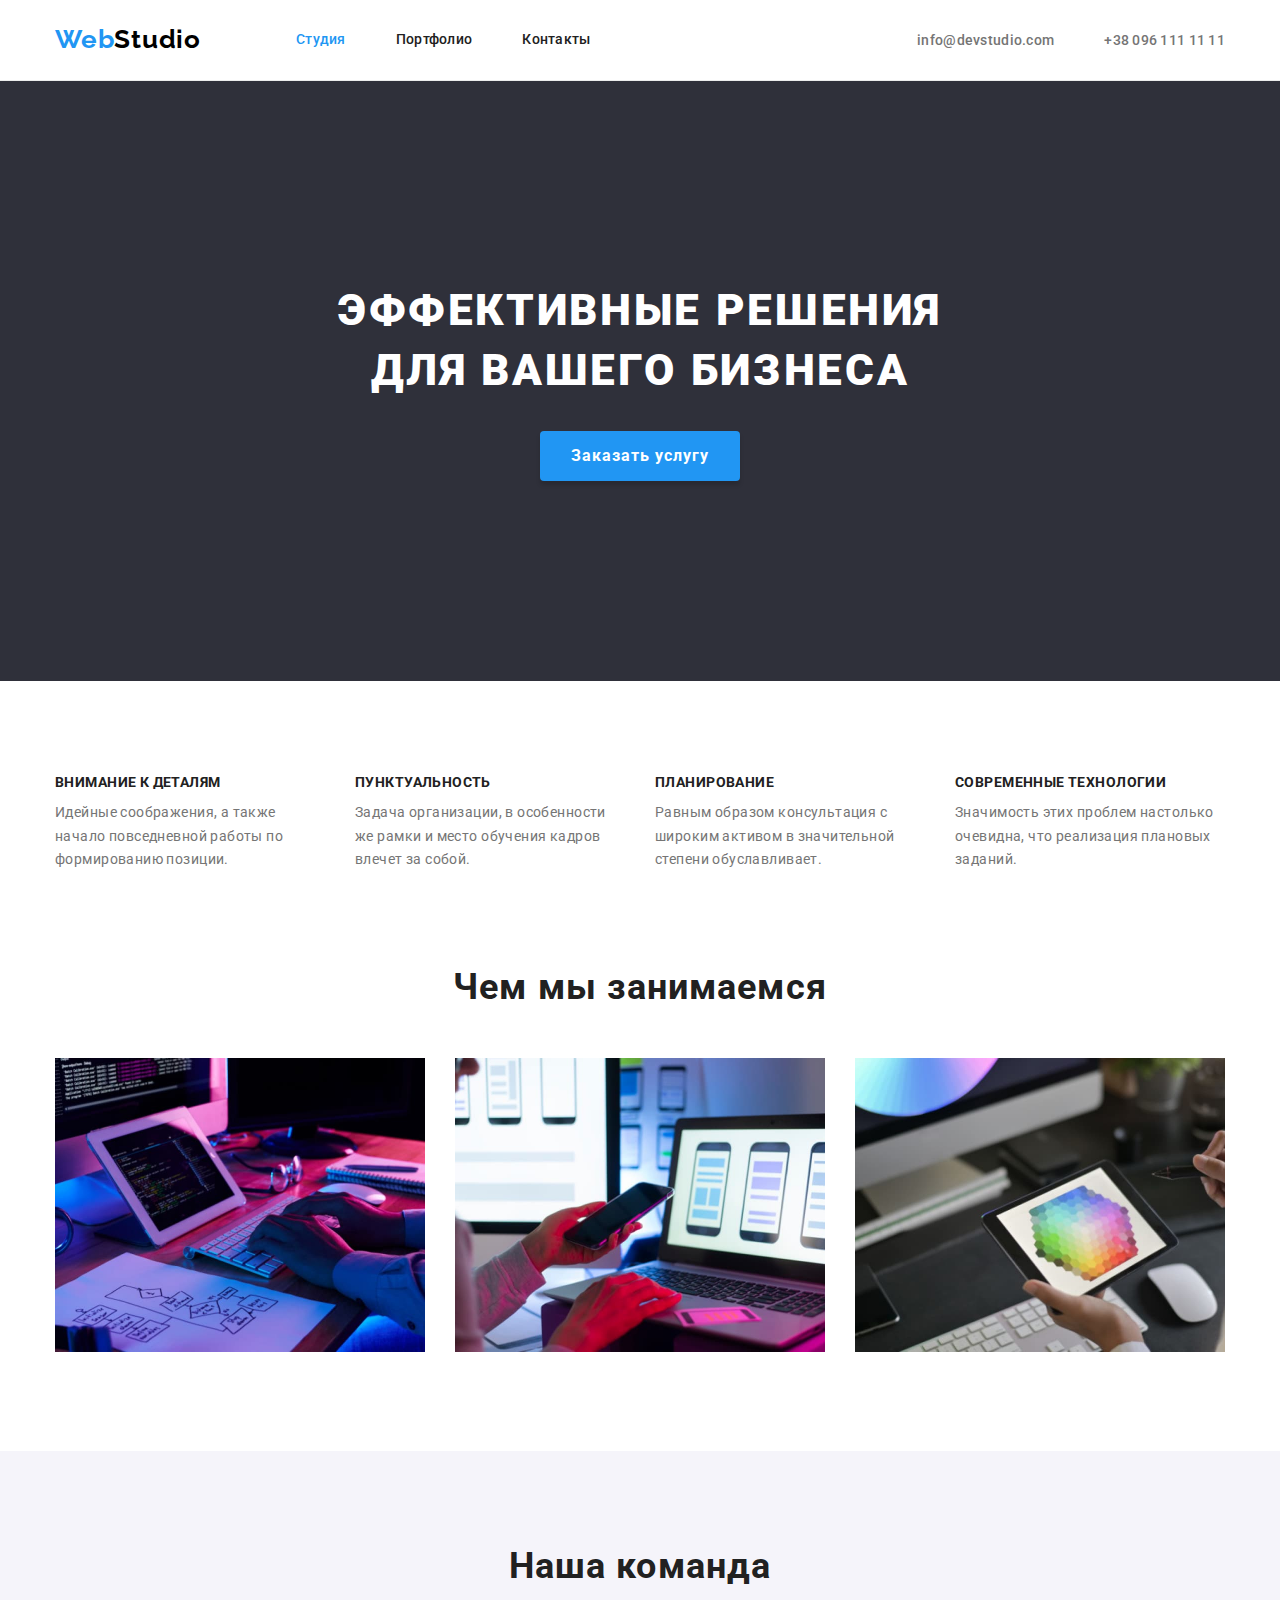
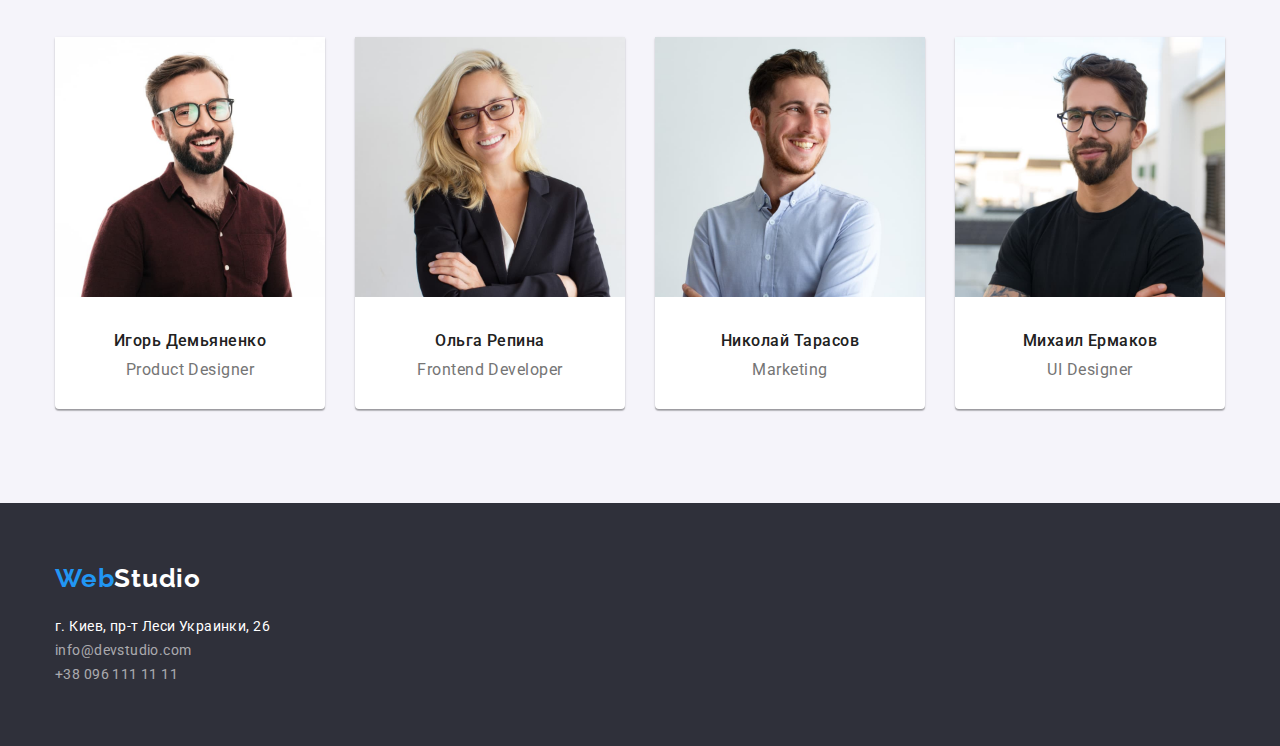
==== index.html @ 75a1239a "copy hw3" ====
<!DOCTYPE html>
<html lang="ru">
<head>
    <meta charset="UTF-8">
    <meta http-equiv="X-UA-Compatible" content="IE=edge">
    <meta name="viewport" content="width=device-width, initial-scale=1.0">
    <title>Студия</title>
    <link rel="preconnect" href="https://fonts.googleapis.com">
    <link rel="preconnect" href="https://fonts.gstatic.com" crossorigin>
    <link href="https://fonts.googleapis.com/css2?family=Raleway:wght@700&family=Roboto:wght@400;500;700;900&display=swap" rel="stylesheet">
    <link rel="stylesheet" href="https://cdnjs.cloudflare.com/ajax/libs/modern-normalize/1.1.0/modern-normalize.min.css">
    <link rel="stylesheet" href="./css/styles.css">
</head>
<body>
   <!--Head-->
   <header class="head">
        <div class="container">
            <a href="index.html" class="logo"><span class="logo-part">Web</span>Studio</a>
            <nav class="navigation">
                <ul class="main-nav">
                    <li class="item-nav"><a class="link-nav link current" href="index.html">Студия</a></li>
                    <li class="item-nav"><a class="link-nav link" href="portfolio.html">Портфолио</a></li>
                    <li class="item-nav"><a class="link-nav link" href="contacts">Контакты</a></li>
                </ul>
            </nav>
            <ul class="contacts">
                <li class="contact"><a class="contact-mail link" href="mailto:info@devstudio.com">info@devstudio.com</a></li>
                <li class="contact"><a class="contact-tel link" href="tel:+380961111111">+38 096 111 11 11</a></li>
            </ul>
        </div>      
    </header>
    <!--Main-->
    <main>
        <!--Hero-->
        <section class="hero">
            <div class="container">
                <h1 class="hero-title">Эффективные решения для вашего бизнеса</h1>
                <button type="button" class="but-title">Заказать услугу</button>
            </div>
        </section>
        <!--Особенности-->
        <section class="section">
            <div class="container">
                <h2 hidden>О нас</h2>
                <ul class="features">
                    <li class="features-item">
                        <h3 class="features-title">Внимание к деталям</h3>
                        <p class="features-text">Идейные соображения, а также начало повседневной работы по формированию позиции.</p>
                    </li>
                    <li class="features-item">
                        <h3 class="features-title">Пунктуальность</h3>
                        <p class="features-text">Задача организации, в особенности же рамки и место обучения кадров влечет за собой.</p>
                    </li>
                    <li class="features-item">
                        <h3 class="features-title">Планирование</h3>
                        <p class="features-text">Равным образом консультация с широким активом в значительной степени обуславливает.</p>
                    </li>
                    <li class="features-item">
                        <h3 class="features-title">Современные технологии</h3>
                        <p class="features-text">Значимость этих проблем настолько очевидна, что реализация плановых заданий.</p>
                    </li>
                </ul>
            </div>
        </section>
            <!--Чем мы занимаемся-->
        <section class="features-inner section">
            <div class="container">
                <h2 class="features-inner-title">Чем мы занимаемся</h2>
                <ul class="features-inner-list">
                    <li class="features-inner-item"><img src="./images/image1.jpg" width="370" alt="Стол с мониторами и клавиатурой"></li>
                    <li class="features-inner-item"><img src="./images/image2.jpg" width="370" alt="Человек за ноутбуком с телефоном"></li>
                    <li class="features-inner-item"><img src="./images/image3.jpg" width="370" alt="Планшет с графиеским редактором в руке"></li>
                </ul>
            </div>
        </section>
        <!--Наша команда-->
        <section class="team section">
            <div class="container">
                <h2 class="title-team">Наша команда</h2>
                <ul class="team-list">
                    <li class="team-item">
                        <img class="team-card" src="./images/teamcard1.jpg" alt="Игорь Демьяненко" width="270">
                        <div class="wrapper">
                            <h3 class="name">Игорь Демьяненко</h3>
                            <p class="position" lang="en">Product Designer</p>
                        </div>
                    </li>
                    <li class="team-item">
                        <img class="team-card" src="./images/teamcard2.jpg" alt="Ольга Репина" width="270">
                        <div class="wrapper">
                            <h3 class="name">Ольга Репина</h3>
                            <p class="position" lang="en">Frontend Developer</p>
                        </div>
                    </li>
                    <li class="team-item">
                        <img class="team-card" src="./images/teamcard3.jpg" alt="Николай Тарасов" width="270">
                        <div class="wrapper">
                            <h3 class="name">Николай Тарасов</h3>
                            <p class="position" lang="en">Marketing</p>
                        </div>
                    </li>
                    <li class="team-item">
                        <img class="team-card" src="./images/teamcard4.jpg" alt="Михаил Ермаков" width="270">
                        <div class="wrapper">
                            <h3 class="name">Михаил Ермаков</h3>
                            <p class="position" lang="en">UI Designer</p>
                        </div>
                    </li>
                </ul>
            </div>
        </section>
    </main>
    <!--Footer-->
    <footer>
        <div class="container">
        <a href="index.html" class="logo"><span class="logo-part">Web</span>Studio</a>
            <ul class="footer-contacts">
                <li><address>г. Киев, пр-т Леси Украинки, 26</address></li>
                <li><a class="footer-link link" href="mailto:info@devstudio.com">info@devstudio.com</a></li>
                <li><a class="footer-link link" href="tel:+380961111111">+38 096 111 11 11</a></li>       
            </ul>
        </div>    
    </footer>
</body>
</html>
---- css/styles.css ----
:root {
    --primari-text-color: #212121;
    --secondary-text-color: #757575;
    --accent-color: #2196F3;
}

body {
    font-family: 'Roboto', sans-serif;
    color: var(--primari-text-color);  
}

* {
    /* outline: 2px solid tomato */
}

li {
    list-style-type: none;
}

.container {
    width: 1200px;
    padding-right: 15px;
    padding-left: 15px;
    margin: 0 auto;
}

.section {
    padding-top: 94px;
    padding-bottom: 94px;
}
/*header-styles*/

.head {
    border-bottom: 1px solid #ECECEC;
}
.head > .container {
    align-items: center;
    display: flex;
}

.logo {
    text-decoration: none;
    font-family: 'Raleway', sans-serif;
    font-style: normal;
    font-weight: 700;
    font-size: 26px;
    line-height: 1.2;  
    letter-spacing: 0.03em;    
    color: #000000;

    margin-right: 95px;
}

.logo-part {
    color: var(--accent-color);
}

.main-nav {
    display: flex;
    margin-top: 0px;
    padding-left: 0px;
    margin-bottom: 0px;
}

.link-nav {
    text-decoration: none;
    font-style: normal;
    font-weight: 500;
    font-size: 14px;
    line-height: 1.14;
    letter-spacing: 0.02em;
    color: var(--primari-text-color);
    display: block;
    padding-top: 32px;
    padding-bottom: 32px;
}

.item-nav:not(:last-child) {
    margin-right: 50px;
}

.current {
    color: var(--accent-color);
}

.contacts {
    display: flex;
    margin-top: 0px;
    margin-left: auto;
    margin-bottom: 0px;
    padding-left: 0px;
}

.contact:not(:last-child) {
    margin-right: 50px;
}
.contact-mail, .contact-tel {
    text-decoration: none;
    font-style: normal;
    font-weight: 500;
    font-size: 14px;
    line-height: 1.14;
    letter-spacing: 0.02em;
    color: var(--secondary-text-color);
    padding-top: 32px;
    padding-bottom: 32px;
}


.link:hover {
    color: var(--accent-color);
}

.link:focus {
    color: var(--accent-color);
}

/*Title*/

.hero {   
    background: #2F303A;
    padding: 200px 0; 
}

.hero > .container {
    padding: 0 auto;
    text-align: center;
}

.hero-title {
    font-style: normal;
    font-weight: 900;
    font-size: 44px;
    line-height: 1.36;
    letter-spacing: 0.06em; 
    text-transform: uppercase;    
    color: #FFFFFF;
    width: 700px;
    margin: 0 auto;
    margin-bottom: 30px;
}

.but-title {
    font-style: normal;
    font-weight: 700;
    font-size: 16px;
    line-height: 1.88;
    letter-spacing: 0.06em;   
    color: #FFFFFF;
    background: var(--accent-color);
    box-shadow: 0px 4px 4px rgba(0, 0, 0, 0.15);
    border-radius: 4px;
    width: 200px;
    height: 50px;
    cursor: pointer;
    border: 0;
}

.but-title:hover {
    background-color: #188CE8;
}

.but-title:focus {
    background-color: #188CE8;
}

/*about*/

.features {
    display: flex;
    align-self: auto;
    justify-content: space-between;
 
    max-width: 1200px;
    padding-left: 0px;
    margin-top: 0px;
    margin-bottom: 0px;
}

.features-item {
    max-width: 270px;
}

.features-item:not(:last-child) {
    margin-right: 30px;
}

.features-title {
    font-style: normal;
    font-weight: 700;
    font-size: 14px;
    line-height: 1.14;
    letter-spacing: 0.03em;
    text-transform: uppercase;

    margin-top: 0px;
    margin-bottom: 10px;
}

.features-text {
    font-style: normal;
    font-weight: 400;
    font-size: 14px;
    line-height: 1.71; 
    letter-spacing: 0.03em;   
    color: var(--secondary-text-color);

    margin-top: 0px;
    margin-bottom: 0px;
}

/*main work*/

.features-inner-title {   
    margin-top: 0px;
    margin-bottom: 50px;
}

.features-inner {
    padding-top: 0px;
}

.features-inner-title,
.title-team {
    font-style: normal;
    font-weight: 700;
    font-size: 36px;
    line-height: 1.17;
    text-align: center;
    letter-spacing: 0.03em;
}

.features-inner-list {
    display: flex;
    margin-top: 0px;
    margin-bottom: 0px;
    padding-left: 0px;
}

.features-inner-item:not(:last-child) {
    margin-right: 30px;
}

/*team*/

.team {
    background: #F5F4FA;
}

.title-team {
    margin-top: 0px;
    margin-bottom: 50px;
}

.team-list {
    display: flex;
    margin-top: 0px;
    margin-bottom: 0px;
    padding-left: 0px;
}

.team-item {
    background: #FFFFFF;
    box-shadow: 0px 1px 3px rgba(0, 0, 0, 0.12), 0px 1px 1px rgba(0, 0, 0, 0.14), 0px 2px 1px rgba(0, 0, 0, 0.2);
    border-radius: 0px 0px 4px 4px;
}

.team-item:not(:last-child) {
    margin-right: 30px;
}

.team-item > .wrapper {
    padding-top: 30px;
    padding-bottom: 30px;
}

.name {
    font-style: normal;
    font-weight: 500;
    font-size: 16px;
    line-height: 1.19;
    text-align: center;
    letter-spacing: 0.03em;

    margin-top: 0px;
    margin-bottom: 10px;
}

.position {
    font-style: normal;
    font-weight: 400;
    font-size: 16px;
    line-height: 1.19;  
    text-align: center;
    letter-spacing: 0.03em;
    color: var(--secondary-text-color);
    margin-top: 0px;
    margin-bottom: 0px;
}

/*footer*/

footer {
    background: #2F303A;
    padding: 60px 0;
}

footer > .container {
    display: flex;
    flex-direction: column;
}

footer .logo {
    color: #ffffff;
}

.footer-contacts {
    padding-left: 0px;
    margin-top: 20px;
    margin-bottom: 0px;
}

address {
    font-style: normal;
    font-weight: 400;
    font-size: 14px;
    line-height: 1.71;
    letter-spacing: 0.03em;
    color: #FFFFFF;
}

.footer-link {
    text-decoration: none;
    font-style: normal;
    font-weight: 400;
    font-size: 14px;
    line-height: 1.71;   
    letter-spacing: 0.03em;   
    color: rgba(255, 255, 255, 0.6);
}

/* portfolio*/

/*portfolio main*/

.filters {
    display: flex;
    justify-content: center;
    margin-top: 0px;
    margin-bottom: 50px;
    margin-left: 0px;
    padding-left: 0px;
}

.filter {
    font-family: 'Roboto';
    font-style: normal;
    font-weight: 500;
    font-size: 16px;
    line-height: 1.6;
    text-align: center;
    letter-spacing: 0.03em;
    background: #F5F4FA;
    border-radius: 4px;
    border: 0;
    cursor: pointer;
    
    padding: 6px 22px;
}

.filter-item:not(:last-child) {
    margin-right: 8px;
}

.activ {
    background: var(--accent-color);
    box-shadow: 0px 3px 1px rgba(0, 0, 0, 0.1),
        0px 1px 2px rgba(0, 0, 0, 0.08),
        0px 2px 2px rgba(0, 0, 0, 0.12);
    color: #FFFFFF;
}

.filter:hover {
    background: var(--accent-color);
    box-shadow: 0px 3px 1px rgba(0, 0, 0, 0.1),
        0px 1px 2px rgba(0, 0, 0, 0.08),
        0px 2px 2px rgba(0, 0, 0, 0.12);
    color: #FFFFFF;
}

.filter:focus {
    background: var(--accent-color);
    box-shadow: 0px 3px 1px rgba(0, 0, 0, 0.1),
        0px 1px 2px rgba(0, 0, 0, 0.08),
        0px 2px 2px rgba(0, 0, 0, 0.12); 
    color: #FFFFFF;   
}

.portfolio-list {
    display: flex;
    flex-wrap: wrap;

    margin-top: 0px;
    margin-bottom: 0px;
    padding-left: 0px;
}

.portfolio-item {
    margin-right: 30px;
    margin-bottom: 30px;
    background: #FFFFFF;
}

.portfolio-item:nth-child(3n) {
    margin-right: 0px;
}

.portfolio-item:nth-child(n+7) {
    margin-bottom: 0px;
}

.portfolio-item > .wrapper {
    padding: 20px 24px;
    border-right: 1px solid #EEEEEE;
    border-bottom: 1px solid #EEEEEE;
    border-left: 1px solid #EEEEEE;
}

.portfolio-item > img {
    display: block;
}

.title-element {
    font-style: normal;
    font-weight: 700;
    font-size: 18px;
    line-height: 2;
    letter-spacing: 0.06em;

    margin-top: 0px;
    margin-bottom: 4px;
}

.element-filter {
    font-style: normal;
    font-weight: 400;
    font-size: 16px;
    line-height: 1.87;
    letter-spacing: 0.03em;
    color: var(--secondary-text-color);

    margin-top: 0px;
    margin-bottom: 0px;
}
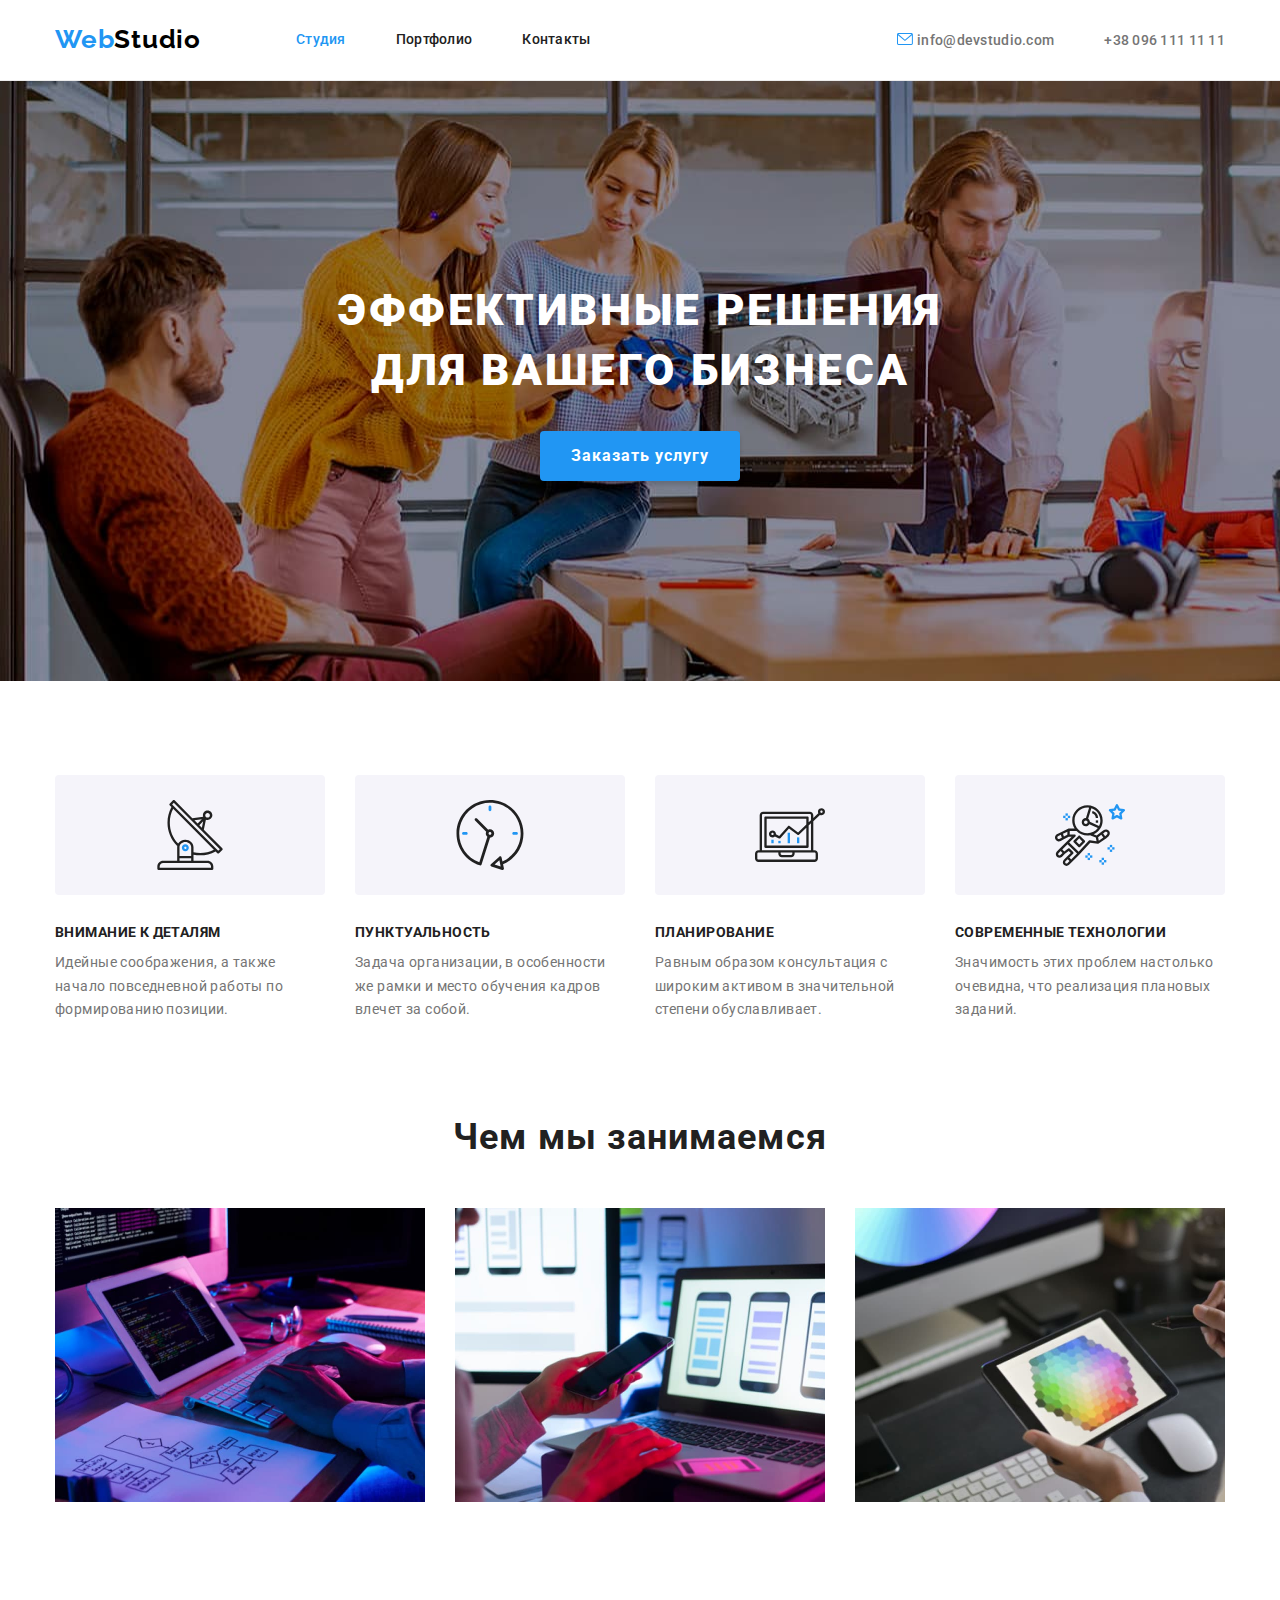
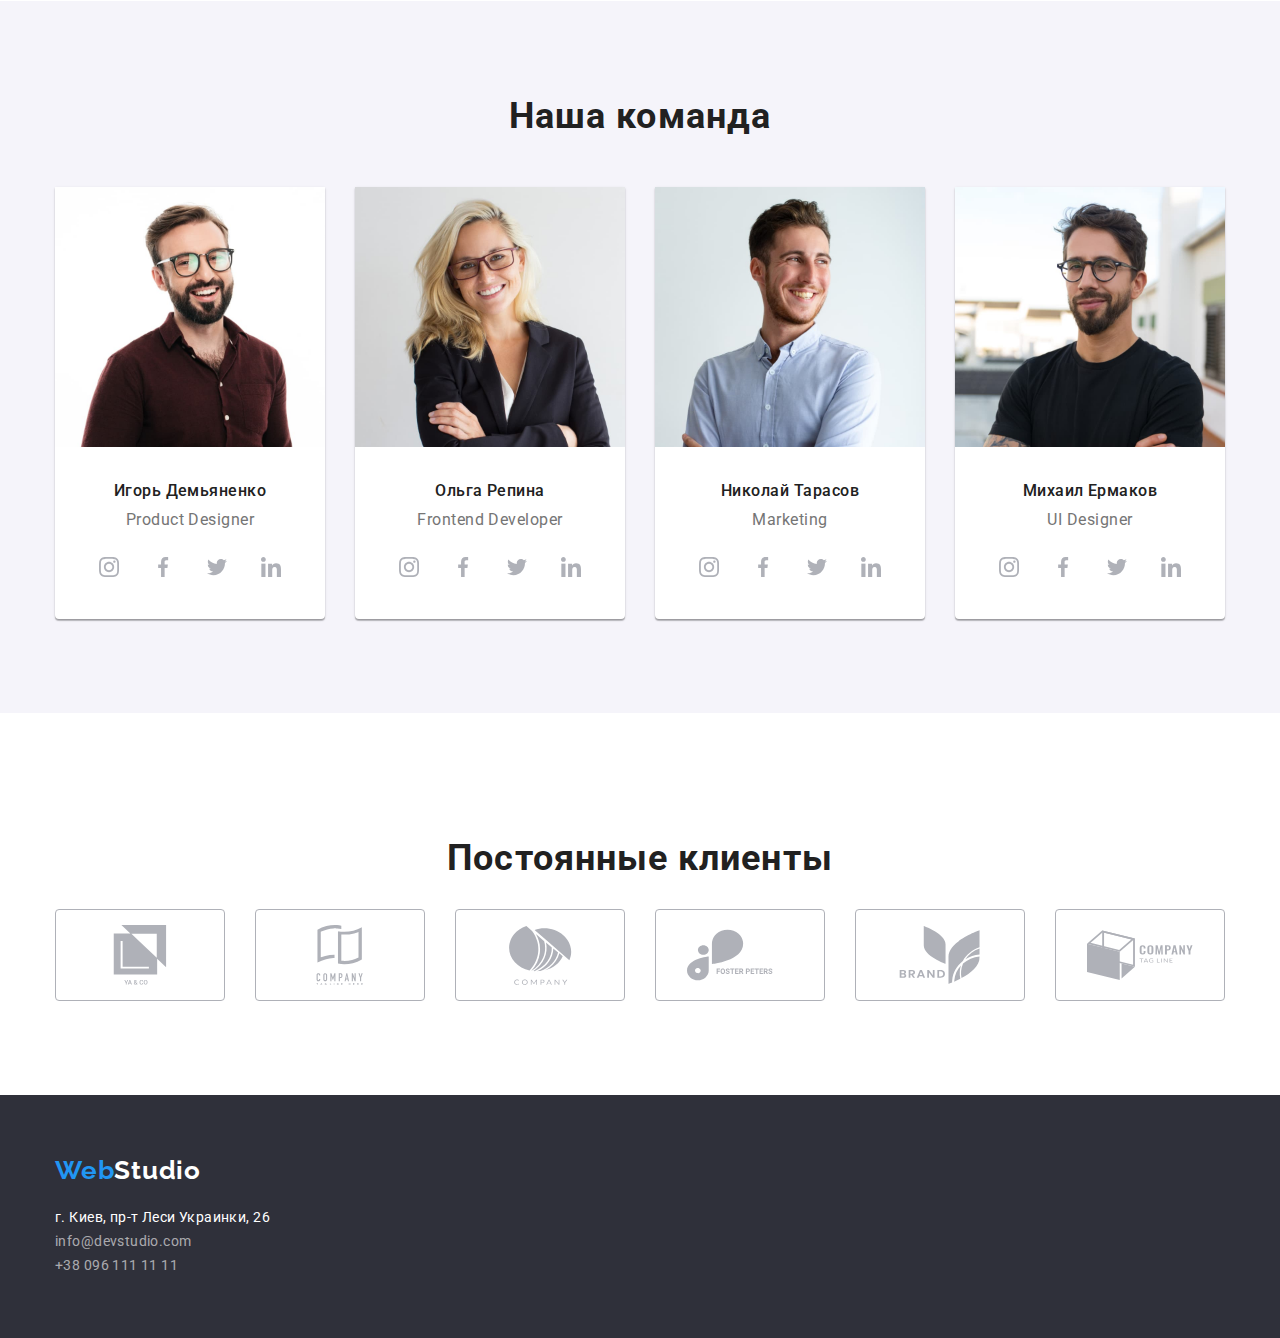
==== commit c7b2d69b: "ended first page" ====
--- a/index.html
+++ b/index.html
@@ -24,8 +24,13 @@
                 </ul>
             </nav>
             <ul class="contacts">
-                <li class="contact"><a class="contact-mail link" href="mailto:info@devstudio.com">info@devstudio.com</a></li>
-                <li class="contact"><a class="contact-tel link" href="tel:+380961111111">+38 096 111 11 11</a></li>
+                <li class="contact">
+                    <svg class="icon-envelope" width="16" height="12">
+                        <use href="./images/sprite.svg#icon-envelope"></use>
+                    </svg>
+                    <a class="contact-mail link" href="mailto:info@devstudio.com">info@devstudio.com</a></li>
+                <li class="contact">
+                    <a class="contact-tel link" href="tel:+380961111111">+38 096 111 11 11</a></li>
             </ul>
         </div>      
     </header>
@@ -44,18 +49,38 @@
                 <h2 hidden>О нас</h2>
                 <ul class="features">
                     <li class="features-item">
+                        <div class="icon-wrapper">
+                            <svg class="icon-antena">
+                                <use href="./images/sprite.svg#icon-antenna"></use>
+                            </svg>
+                        </div>
                         <h3 class="features-title">Внимание к деталям</h3>
                         <p class="features-text">Идейные соображения, а также начало повседневной работы по формированию позиции.</p>
                     </li>
                     <li class="features-item">
+                        <div class="icon-wrapper">
+                            <svg class="icon-clock">
+                                <use class="" href="./images/sprite.svg#icon-clock"></use>
+                            </svg>
+                        </div>
                         <h3 class="features-title">Пунктуальность</h3>
                         <p class="features-text">Задача организации, в особенности же рамки и место обучения кадров влечет за собой.</p>
                     </li>
                     <li class="features-item">
+                        <div class="icon-wrapper">
+                            <svg class="icon-diagram">
+                                <use href="./images/sprite.svg#icon-diagram"></use>
+                            </svg>
+                        </div>
                         <h3 class="features-title">Планирование</h3>
                         <p class="features-text">Равным образом консультация с широким активом в значительной степени обуславливает.</p>
                     </li>
                     <li class="features-item">
+                        <div class="icon-wrapper">
+                            <svg class="icon-astronaut">
+                                <use href="./images/sprite.svg#icon-astronaut"></use>
+                            </svg>
+                        </div>
                         <h3 class="features-title">Современные технологии</h3>
                         <p class="features-text">Значимость этих проблем настолько очевидна, что реализация плановых заданий.</p>
                     </li>
@@ -83,6 +108,36 @@
                         <div class="wrapper">
                             <h3 class="name">Игорь Демьяненко</h3>
                             <p class="position" lang="en">Product Designer</p>
+                            <ul class="social-networks">
+                                <li class="icon-social">
+                                    <a href="" class="social-link">
+                                        <svg class="icon-instagram icon-network">
+                                            <use class="instagram" href="./images/sprite.svg#icon-instagram"></use>
+                                        </svg>
+                                    </a>
+                                </li>
+                                <li class="icon-social">
+                                    <a href="" class="social-link">
+                                        <svg class="icon-facebook icon-network">
+                                            <use class="facebook" href="./images/sprite.svg#icon-facebook"></use>
+                                        </svg>
+                                    </a>
+                                </li>
+                                <li class="icon-social">
+                                    <a href="" class="social-link">
+                                        <svg class="icon-twitter icon-network">
+                                            <use class="twitter" href="./images/sprite.svg#icon-twitter"></use>
+                                        </svg>
+                                    </a>
+                                </li>
+                                <li class="icon-social">
+                                    <a href="" class="social-link">
+                                        <svg class="icon-linkedin icon-network">
+                                            <use class="linkedin" href="./images/sprite.svg#icon-linkedin"></use>
+                                        </svg>
+                                    </a>
+                                </li>               
+                            </ul>
                         </div>
                     </li>
                     <li class="team-item">
@@ -90,6 +145,36 @@
                         <div class="wrapper">
                             <h3 class="name">Ольга Репина</h3>
                             <p class="position" lang="en">Frontend Developer</p>
+                            <ul class="social-networks">
+                                <li class="icon-social">
+                                    <a href="" class="social-link">
+                                        <svg class="icon-instagram icon-network">
+                                            <use class="instagram" href="./images/sprite.svg#icon-instagram"></use>
+                                        </svg>
+                                    </a>
+                                </li>
+                                <li class="icon-social">
+                                    <a href="" class="social-link">
+                                        <svg class="icon-facebook icon-network">
+                                            <use class="facebook" href="./images/sprite.svg#icon-facebook"></use>
+                                        </svg>
+                                    </a>
+                                </li>
+                                <li class="icon-social">
+                                    <a href="" class="social-link">
+                                        <svg class="icon-twitter icon-network">
+                                            <use class="twitter" href="./images/sprite.svg#icon-twitter"></use>
+                                        </svg>
+                                    </a>
+                                </li>
+                                <li class="icon-social">
+                                    <a href="" class="social-link">
+                                        <svg class="icon-linkedin icon-network">
+                                            <use class="linkedin" href="./images/sprite.svg#icon-linkedin"></use>
+                                        </svg>
+                                    </a>
+                                </li>               
+                            </ul>
                         </div>
                     </li>
                     <li class="team-item">
@@ -97,6 +182,36 @@
                         <div class="wrapper">
                             <h3 class="name">Николай Тарасов</h3>
                             <p class="position" lang="en">Marketing</p>
+                            <ul class="social-networks">
+                                <li class="icon-social">
+                                    <a href="" class="social-link">
+                                        <svg class="icon-instagram icon-network">
+                                            <use class="instagram" href="./images/sprite.svg#icon-instagram"></use>
+                                        </svg>
+                                    </a>
+                                </li>
+                                <li class="icon-social">
+                                    <a href="" class="social-link">
+                                        <svg class="icon-facebook icon-network">
+                                            <use class="facebook" href="./images/sprite.svg#icon-facebook"></use>
+                                        </svg>
+                                    </a>
+                                </li>
+                                <li class="icon-social">
+                                    <a href="" class="social-link">
+                                        <svg class="icon-twitter icon-network">
+                                            <use class="twitter" href="./images/sprite.svg#icon-twitter"></use>
+                                        </svg>
+                                    </a>
+                                </li>
+                                <li class="icon-social">
+                                    <a href="" class="social-link">
+                                        <svg class="icon-linkedin icon-network">
+                                            <use class="linkedin" href="./images/sprite.svg#icon-linkedin"></use>
+                                        </svg>
+                                    </a>
+                                </li>               
+                            </ul>
                         </div>
                     </li>
                     <li class="team-item">
@@ -104,7 +219,87 @@
                         <div class="wrapper">
                             <h3 class="name">Михаил Ермаков</h3>
                             <p class="position" lang="en">UI Designer</p>
-                        </div>
+                            <ul class="social-networks">
+                                <li class="icon-social">
+                                    <a href="" class="social-link">
+                                        <svg class="icon-instagram icon-network">
+                                            <use class="instagram" href="./images/sprite.svg#icon-instagram"></use>
+                                        </svg>
+                                    </a>
+                                </li>
+                                <li class="icon-social">
+                                    <a href="" class="social-link">
+                                        <svg class="icon-facebook icon-network">
+                                            <use class="facebook" href="./images/sprite.svg#icon-facebook"></use>
+                                        </svg>
+                                    </a>
+                                </li>
+                                <li class="icon-social">
+                                    <a href="" class="social-link">
+                                        <svg class="icon-twitter icon-network">
+                                            <use class="twitter" href="./images/sprite.svg#icon-twitter"></use>
+                                        </svg>
+                                    </a>
+                                </li>
+                                <li class="icon-social">
+                                    <a href="" class="social-link">
+                                        <svg class="icon-linkedin icon-network">
+                                            <use class="linkedin" href="./images/sprite.svg#icon-linkedin"></use>
+                                        </svg>
+                                    </a>
+                                </li>               
+                            </ul>
+                        </div>
+                    </li>
+                </ul>
+            </div>
+        </section>
+        <!-- Regular client -->
+        <section class="regular_clients section">
+            <div class="container">
+                <h2 class="title-clients">Постоянные клиенты</h2>
+                <ul class="clients">
+                    <li class="client-item">
+                        <a href="" class="client-link">
+                            <svg class="logo-client">
+                                <use href="./images/sprite.svg#icon-ya-co"></use>
+                            </svg>
+                        </a>
+                    </li>
+                    <li class="client-item">
+                        <a href="" class="client-link">
+                            <svg class="logo-client">
+                                <use href="./images/sprite.svg#icon-tagline-here"></use>
+                            </svg>
+                        </a>
+                    </li>
+                    <li class="client-item">
+                        <a href="" class="client-link">
+                            <svg class="logo-client">
+                                <use href="./images/sprite.svg#icon-company"></use>
+                            </svg>
+                        </a>
+                    </li>
+                    <li class="client-item">
+                        <a href="" class="client-link">
+                            <svg class="logo-client">
+                                <use href="./images/sprite.svg#icon-foster-peters"></use>
+                            </svg>
+                        </a>
+                    </li>
+                    <li class="client-item">
+                        <a href="" class="client-link">
+                            <svg class="logo-client">
+                                <use href="./images/sprite.svg#icon-brand"></use>
+                            </svg>
+                        </a>
+                    </li>
+                    <li class="client-item">
+                        <a href="" class="client-link">
+                            <svg class="logo-client">
+                                <use href="./images/sprite.svg#icon-tag-line"></use>
+                            </svg>
+                        </a>
                     </li>
                 </ul>
             </div>
@@ -112,7 +307,7 @@
     </main>
     <!--Footer-->
     <footer>
-        <div class="container">
+        <div class="container ">
         <a href="index.html" class="logo"><span class="logo-part">Web</span>Studio</a>
             <ul class="footer-contacts">
                 <li><address>г. Киев, пр-т Леси Украинки, 26</address></li>
--- a/css/styles.css
+++ b/css/styles.css
@@ -4,6 +4,9 @@
     --accent-color: #2196F3;
 }
 
+*, *::before, *::after {
+    box-sizing: border-box;}
+
 body {
     font-family: 'Roboto', sans-serif;
     color: var(--primari-text-color);  
@@ -15,6 +18,15 @@
 
 li {
     list-style-type: none;
+}
+
+h2 {
+    font-style: normal;
+    font-weight: 700;
+    font-size: 36px;
+    line-height: 1.17;
+    text-align: center;
+    letter-spacing: 0.03em;
 }
 
 .container {
@@ -117,9 +129,12 @@
 
 /*Title*/
 
-.hero {   
+.hero {
+    margin: 0 auto;  
     background: #2F303A;
-    padding: 200px 0; 
+    max-width: 1600px;
+    padding: 200px 0;
+    background-image: url(../images/background.jpg); 
 }
 
 .hero > .container {
@@ -192,9 +207,24 @@
     line-height: 1.14;
     letter-spacing: 0.03em;
     text-transform: uppercase;
-
+    
     margin-top: 0px;
     margin-bottom: 10px;
+}
+
+.icon-wrapper {
+    display: flex;
+    align-items: center;
+    justify-content: center;
+    height: 120px;
+    background: #F5F4FA;
+    border-radius: 4px;
+    margin-bottom: 30px;
+}
+
+.icon-wrapper > svg {
+    width: 70px;
+    height: 70px;
 }
 
 .features-text {
@@ -220,16 +250,6 @@
     padding-top: 0px;
 }
 
-.features-inner-title,
-.title-team {
-    font-style: normal;
-    font-weight: 700;
-    font-size: 36px;
-    line-height: 1.17;
-    text-align: center;
-    letter-spacing: 0.03em;
-}
-
 .features-inner-list {
     display: flex;
     margin-top: 0px;
@@ -295,12 +315,95 @@
     letter-spacing: 0.03em;
     color: var(--secondary-text-color);
     margin-top: 0px;
-    margin-bottom: 0px;
+    margin-bottom: 16px;
+}
+
+.social-link {
+    display: flex;
+    justify-content: center;
+    align-items: center;
+    width: 44px;
+    height: 44px;
+}
+
+.social-networks {
+    display: flex;
+    justify-content: center;
+    align-items: center;
+    padding-left: 0px;
+}
+
+.icon-social:not(:last-child) {
+    margin-right: 10px;
+}
+
+.icon-network {
+    width: 20px;
+    height: 20px;
+    fill: #AFB1B8;
+}
+
+.social-link:hover,
+.social-link:focus {  
+    background-color: #2196F3;
+    border-radius: 50%;
+}
+
+.social-link:hover > .icon-network,
+.social-link:focus > .icon-network {
+    fill: #ffffff;
+}
+
+/* regular client */
+
+.clients {
+    display: flex;
+    justify-content: center;
+    align-items: center;
+    padding-left: 0px;
+    margin-top: 0px;
+    margin-bottom: 0px;
+}
+
+.client-item:not(:last-child) {
+    margin-right: 30px;
+}
+
+.client-link {
+    display: flex;
+    justify-content: center;
+    align-items: center;
+    width: 170px;
+    height: 92px;
+    border: 1px solid #AFB1B8;
+    border-radius: 4px;
+}
+
+.client-link:hover,
+.client-link:focus {
+    border: 1px solid #2196F3;
+    border-radius: 4px;  
+}
+
+.logo-client {
+    height: 60px;
+    width: 106px;
+   fill: #AFB1B8;
+}
+
+.logo-client:hover {
+    fill: #2196F3;
+}
+
+.client-link:hover > .logo-client,
+.client-link:focus > .logo-client {
+    fill: #2196F3;
 }
 
 /*footer*/
 
 footer {
+    display: flex;
     background: #2F303A;
     padding: 60px 0;
 }
@@ -338,7 +441,6 @@
     letter-spacing: 0.03em;   
     color: rgba(255, 255, 255, 0.6);
 }
-
 /* portfolio*/
 
 /*portfolio main*/
@@ -419,6 +521,13 @@
     margin-bottom: 0px;
 }
 
+/* .portfolio-item:hover,
+.portfolio-item:focus {
+    border: 1px solid #EEEEEE;
+    box-shadow: 0px 1px 1px rgba(0, 0, 0, 0.12), 0px 4px 4px rgba(0, 0, 0, 0.06), 1px 4px 6px rgba(0, 0, 0, 0.16);
+    cursor: pointer;
+} */
+
 .portfolio-item > .wrapper {
     padding: 20px 24px;
     border-right: 1px solid #EEEEEE;
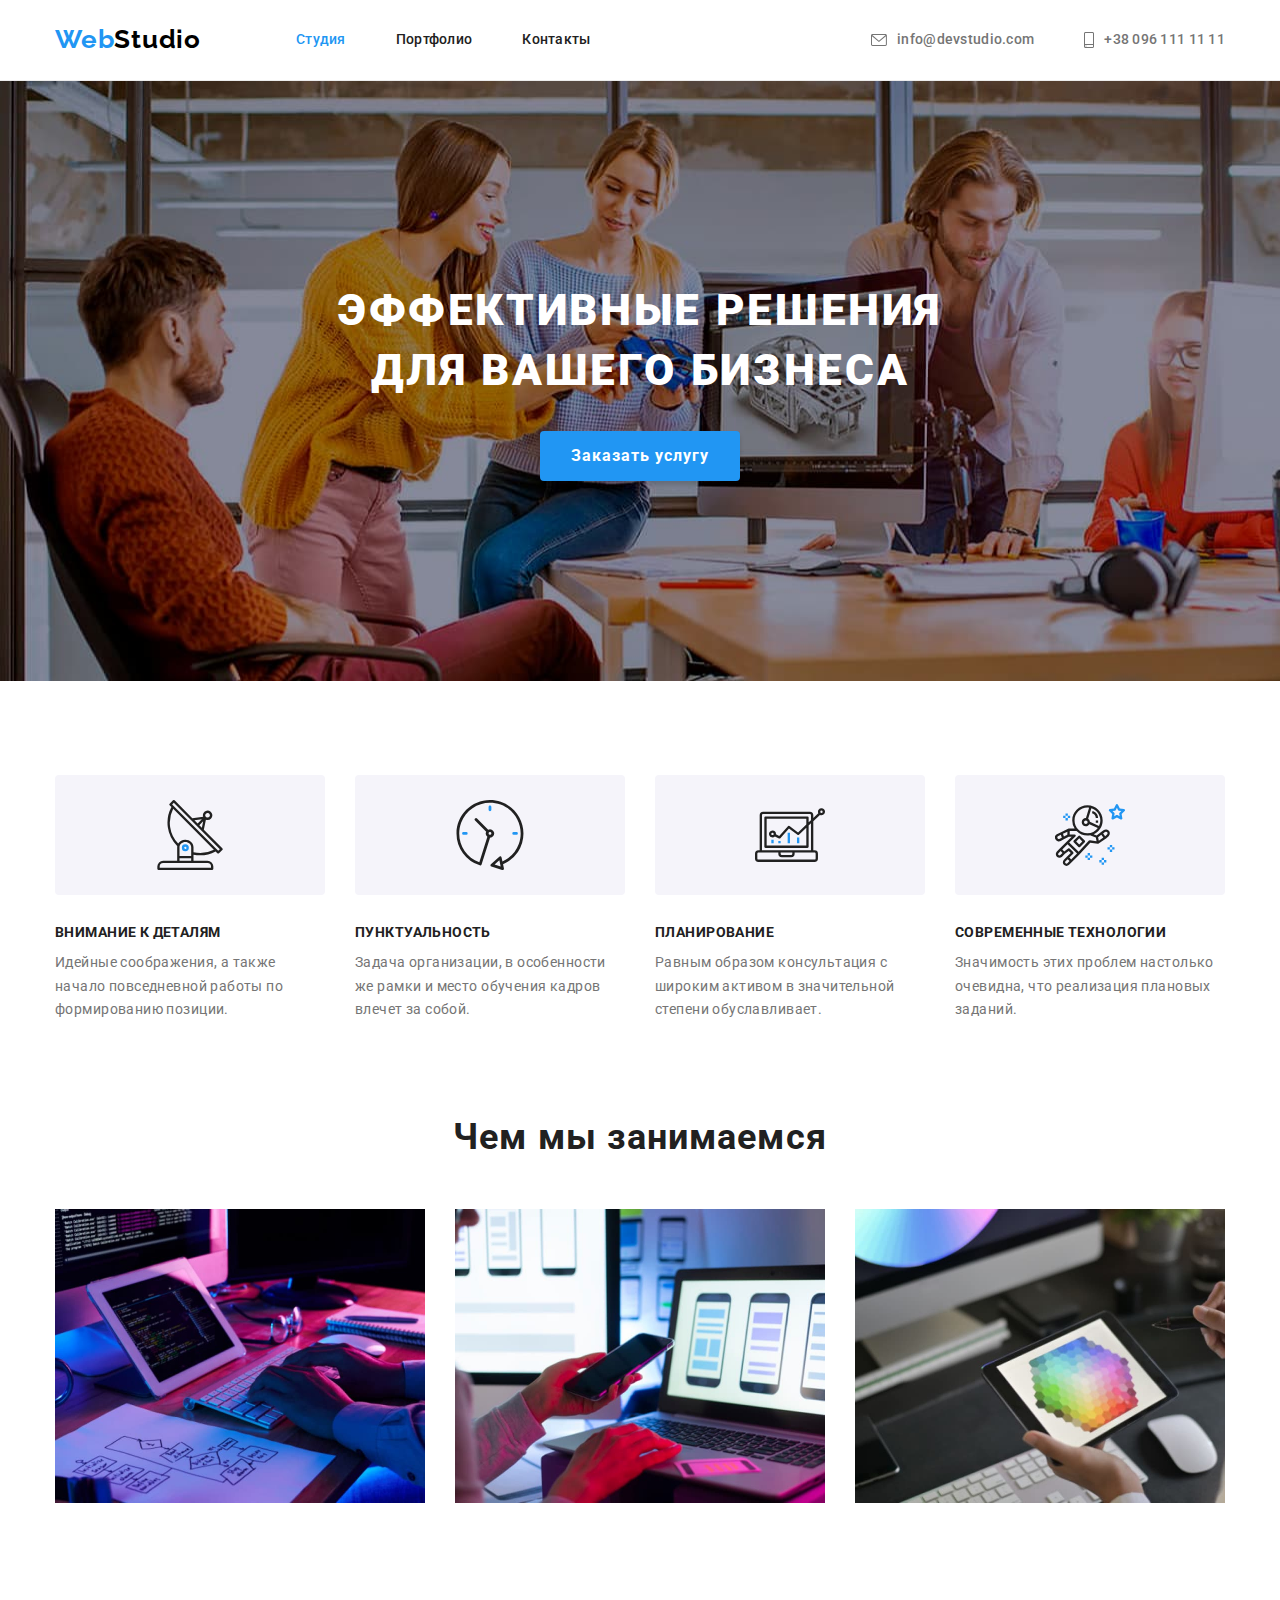
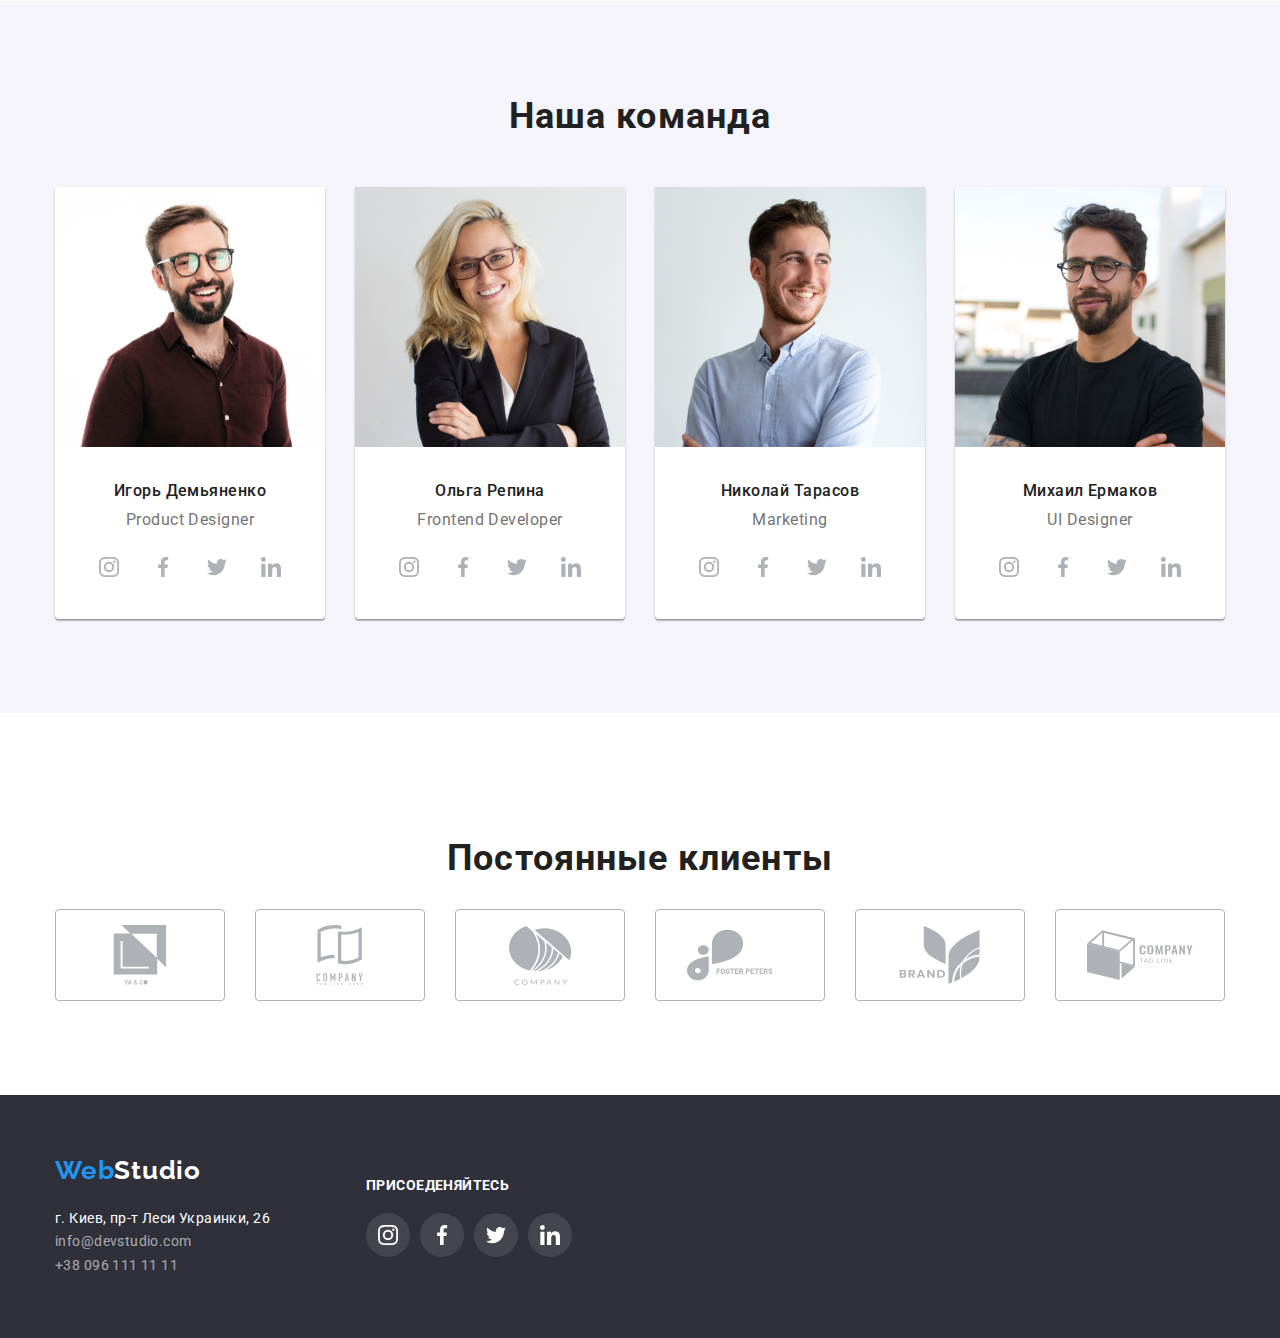
==== commit 2bb349cd: "ended work" ====
--- a/index.html
+++ b/index.html
@@ -24,13 +24,22 @@
                 </ul>
             </nav>
             <ul class="contacts">
-                <li class="contact">
-                    <svg class="icon-envelope" width="16" height="12">
-                        <use href="./images/sprite.svg#icon-envelope"></use>
-                    </svg>
-                    <a class="contact-mail link" href="mailto:info@devstudio.com">info@devstudio.com</a></li>
-                <li class="contact">
-                    <a class="contact-tel link" href="tel:+380961111111">+38 096 111 11 11</a></li>
+                <li class="contact">              
+                    <a class="contact-mail link" href="mailto:info@devstudio.com">
+                        <svg class="icon-envelope icon-contacts" width="16" height="12">
+                            <use href="./images/sprite.svg#icon-envelope"></use>
+                        </svg>
+                        info@devstudio.com
+                    </a>
+                </li>
+                <li class="contact">            
+                    <a class="contact-tel link" href="tel:+380961111111">
+                        <svg class="icon-smartphone icon-contacts" width="10" height="16">
+                            <use href="./images/sprite.svg#icon-smartphone"></use>
+                        </svg>
+                        +38 096 111 11 11
+                    </a>
+                </li>
             </ul>
         </div>      
     </header>
@@ -308,12 +317,47 @@
     <!--Footer-->
     <footer>
         <div class="container ">
-        <a href="index.html" class="logo"><span class="logo-part">Web</span>Studio</a>
-            <ul class="footer-contacts">
-                <li><address>г. Киев, пр-т Леси Украинки, 26</address></li>
-                <li><a class="footer-link link" href="mailto:info@devstudio.com">info@devstudio.com</a></li>
-                <li><a class="footer-link link" href="tel:+380961111111">+38 096 111 11 11</a></li>       
-            </ul>
+            <div class="footer-info">
+                <a href="index.html" class="logo"><span class="logo-part">Web</span>Studio</a>
+                <ul class="footer-contacts">
+                    <li><address>г. Киев, пр-т Леси Украинки, 26</address></li>
+                    <li><a class="footer-link link" href="mailto:info@devstudio.com">info@devstudio.com</a></li>
+                    <li><a class="footer-link link" href="tel:+380961111111">+38 096 111 11 11</a></li>       
+                </ul>
+            </div>
+            <div class="footer-social-links">
+                <h3 class="title-social-links">Присоеденяйтесь</h3>
+                <ul class="footer-social-list">
+                    <li class="footer-social-item">
+                        <a href="" class="footer-social-link">
+                            <svg class="social-icon">
+                                <use href="./images/sprite.svg#icon-instagram"></use>
+                            </svg>
+                        </a>
+                    </li>
+                    <li class="footer-social-item">
+                        <a href="" class="footer-social-link">
+                            <svg class="social-icon">
+                                <use href="./images/sprite.svg#icon-facebook"></use>
+                            </svg>
+                        </a>
+                    </li>
+                    <li class="footer-social-item">
+                        <a href="" class="footer-social-link">
+                            <svg class="social-icon">
+                                <use href="./images/sprite.svg#icon-twitter"></use>
+                            </svg>
+                        </a>
+                    </li>
+                    <li class="footer-social-item">
+                        <a href="" class="footer-social-link">
+                            <svg class="social-icon">
+                                <use href="./images/sprite.svg#icon-linkedin"></use>
+                            </svg>
+                        </a>
+                    </li>
+                </ul>
+            </div>
         </div>    
     </footer>
 </body>
--- a/css/styles.css
+++ b/css/styles.css
@@ -103,10 +103,28 @@
     padding-left: 0px;
 }
 
+.contact {
+    display: flex;
+    justify-content: center;
+    align-items: center;
+}
+
 .contact:not(:last-child) {
     margin-right: 50px;
 }
+
+.icon-contacts {
+    fill: #757575;
+    margin-right: 10px;
+}
+
+.link:hover > .icon-contacts {
+    fill: #2196F3;
+}
+
 .contact-mail, .contact-tel {
+    display: flex;
+    align-items: center;
     text-decoration: none;
     font-style: normal;
     font-weight: 500;
@@ -410,7 +428,7 @@
 
 footer > .container {
     display: flex;
-    flex-direction: column;
+    align-items: center;
 }
 
 footer .logo {
@@ -441,6 +459,61 @@
     letter-spacing: 0.03em;   
     color: rgba(255, 255, 255, 0.6);
 }
+
+/* footer-social-network */
+
+.footer-social-links {
+    margin-left: 70px;
+}
+
+.footer-social-list {
+    display: flex;
+    justify-content: center;
+    align-items: center;
+
+    padding-left: 0px;
+    margin-top: 0px;
+    margin-bottom: 0px;
+}
+
+.title-social-links {
+    font-size: 14px;
+    line-height: 16px;
+    letter-spacing: 0.03em;
+    text-transform: uppercase;
+    color: #FFFFFF;
+
+    margin-top: 0px;
+    margin-bottom: 20px;
+}
+
+.footer-social-item:not(:last-child) {
+    margin-right: 10px;
+}
+
+.footer-social-link {
+    display: flex;
+    justify-content: center;
+    align-items: center;
+    
+    background: rgba(255, 255, 255, 0.1);
+    border-radius: 50%;
+    
+    height: 44px;
+    width: 44px;
+}
+
+.footer-social-link:hover,
+.footer-social-link:focus {
+    background: #2196F3;
+}
+
+.social-icon {
+    height: 20px;
+    width: 20px;
+    fill: #ffffff;
+}
+
 /* portfolio*/
 
 /*portfolio main*/
@@ -501,32 +574,17 @@
 .portfolio-list {
     display: flex;
     flex-wrap: wrap;
-
-    margin-top: 0px;
-    margin-bottom: 0px;
-    padding-left: 0px;
-}
-
-.portfolio-item {
-    margin-right: 30px;
-    margin-bottom: 30px;
-    background: #FFFFFF;
-}
-
-.portfolio-item:nth-child(3n) {
-    margin-right: 0px;
-}
-
-.portfolio-item:nth-child(n+7) {
-    margin-bottom: 0px;
-}
-
-/* .portfolio-item:hover,
-.portfolio-item:focus {
-    border: 1px solid #EEEEEE;
+    gap: 30px;
+
+    margin-top: 0px;
+    margin-bottom: 0px;
+    padding-left: 0px;
+}
+
+.portfolio-item:hover {
     box-shadow: 0px 1px 1px rgba(0, 0, 0, 0.12), 0px 4px 4px rgba(0, 0, 0, 0.06), 1px 4px 6px rgba(0, 0, 0, 0.16);
     cursor: pointer;
-} */
+}
 
 .portfolio-item > .wrapper {
     padding: 20px 24px;
